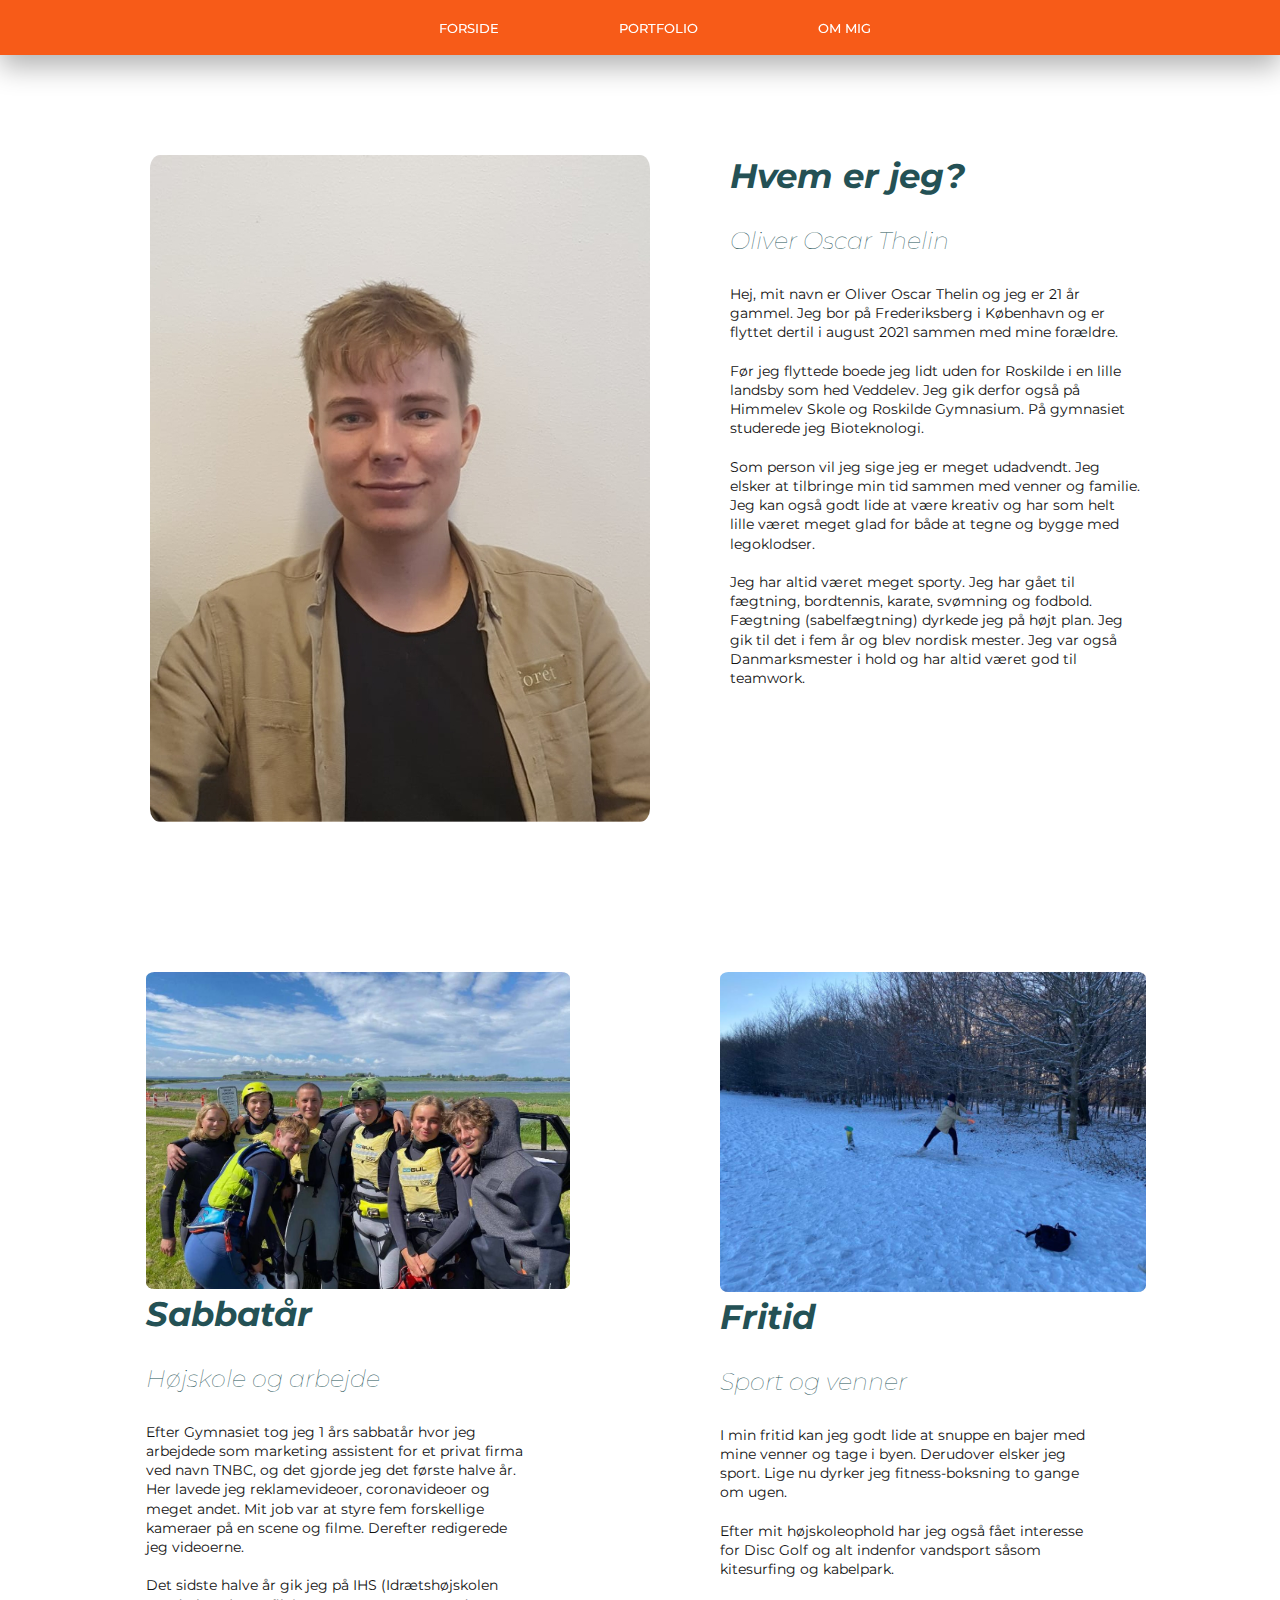
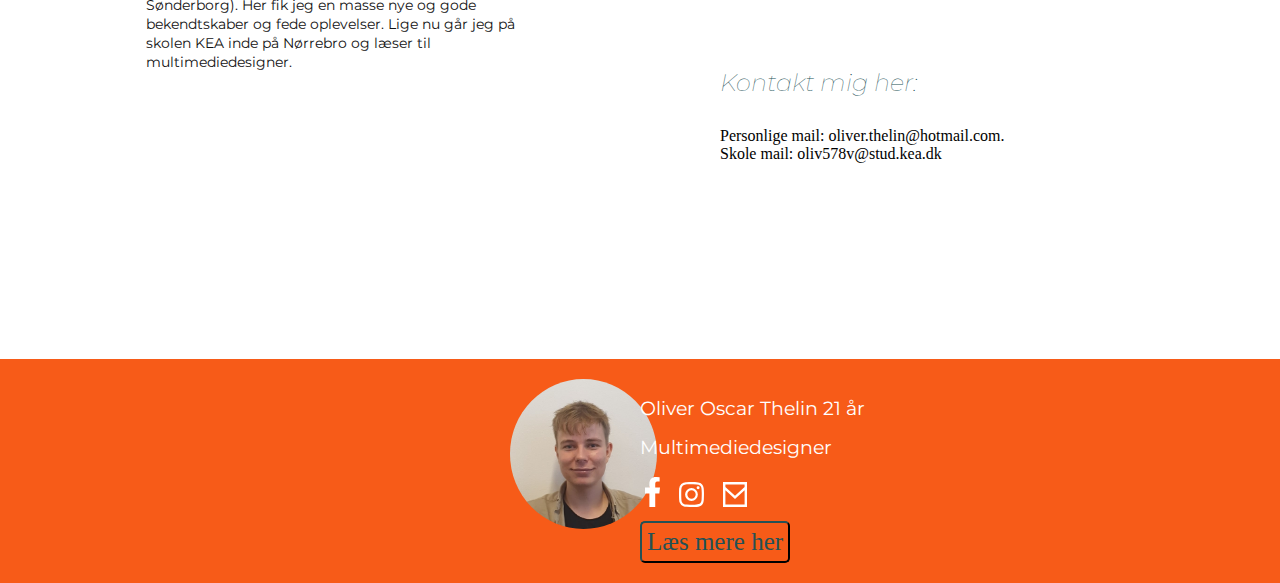
==== om_mig.html @ e2ac5806 "Portfolio" ====
<!DOCTYPE html>
<html lang="da">
  <head>
    <meta charset="UTF-8" />
    <meta http-equiv="X-UA-Compatible" content="IE=edge" />
    <meta name="viewport" content="width=device-width, initial-scale=1.0" />
    <meta name="robots" content="noindex" />
    <link rel="stylesheet" href="style.css" />
    <link rel="preconnect" href="https://fonts.googleapis.com" />
    <link rel="preconnect" href="https://fonts.gstatic.com" crossorigin />
    <link
      href="https://fonts.googleapis.com/css2?family=Montserrat:ital,wght@0,400;1,400;1,600&display=swap"
      rel="stylesheet"
    />
    <link rel="icon" type="image/svg+xml" href="logo/portfolio_logo.svg" />
    <link rel="icon" type="image/png" href="logo/portfolio_logo.png" />
    <title>Portfolio</title>
  </head>
  <body>
    <header>
      <div id="mySidepanel" class="sidepanel">
        <a href="javascript:void(0)" class="closebtn" onclick="closeNav()"
          ><img src="UI_elementer/luk_knap.svg" alt=""
        /></a>
        <a href="index.html">Forside</a>
        <a href="portfolio.html">Portfolio</a>
        <a href="om_mig.html">Om mig</a>
      </div>
      <button class="openbtn" onclick="openNav()">
        <img src="UI_elementer/menu_knap.svg" alt="menu_knap" />
      </button>

      <nav id="nav_desktop">
        <ul>
          <li><a href="index.html">Forside</a></li>
          <li><a href="portfolio.html">Portfolio</a></li>
          <li>
            <a href="om_mig.html">Om mig</a>
          </li>
        </ul>
      </nav>
    </header>

    <section class="mig">
      <div id="profil_billede">
        <img src="billeder/profilbillede.jpg" alt="profilbillede" />
      </div>
      <div id="migtxt">
        <h2>Hvem er jeg?</h2>
        <h3>Oliver Oscar Thelin</h3>
        <p>
          Hej, mit navn er Oliver Oscar Thelin og jeg er 21 år gammel. Jeg bor
          på Frederiksberg i København og er flyttet dertil i august 2021 sammen
          med mine forældre.
          <br />
          <br />
          Før jeg flyttede boede jeg lidt uden for Roskilde i en lille landsby
          som hed Veddelev. Jeg gik derfor også på Himmelev Skole og Roskilde
          Gymnasium. På gymnasiet studerede jeg Bioteknologi.
          <br />
          <br />
          Som person vil jeg sige jeg er meget udadvendt. Jeg elsker at
          tilbringe min tid sammen med venner og familie. Jeg kan også godt lide
          at være kreativ og har som helt lille været meget glad for både at
          tegne og bygge med legoklodser.
          <br />
          <br />
          Jeg har altid været meget sporty. Jeg har gået til fægtning,
          bordtennis, karate, svømning og fodbold. Fægtning (sabelfægtning)
          dyrkede jeg på højt plan. Jeg gik til det i fem år og blev nordisk
          mester. Jeg var også Danmarksmester i hold og har altid været god til
          teamwork.
        </p>
      </div>
    </section>
    <section class="komp">
      <div id="komptxt1">
        <div>
          <img src="billeder/hoejskole_billede2.jpg" alt="Hoejskole" />
        </div>
        <h2>Sabbatår</h2>
        <h3>Højskole og arbejde</h3>
        <p>
          Efter Gymnasiet tog jeg 1 års sabbatår hvor jeg arbejdede som
          marketing assistent for et privat firma ved navn TNBC, og det gjorde
          jeg det første halve år. Her lavede jeg reklamevideoer, coronavideoer
          og meget andet. Mit job var at styre fem forskellige kameraer på en
          scene og filme. Derefter redigerede jeg videoerne.
          <br />
          <br />
          Det sidste halve år gik jeg på IHS (Idrætshøjskolen Sønderborg). Her
          fik jeg en masse nye og gode bekendtskaber og fede oplevelser. Lige nu
          går jeg på skolen KEA inde på Nørrebro og læser til
          multimediedesigner.
        </p>
      </div>
      <div id="komptxt2">
        <div>
          <img src="billeder/discgolf.jpg" alt="Discgolf" />
        </div>
        <h2>Fritid</h2>
        <h3>Sport og venner</h3>
        <p>
          I min fritid kan jeg godt lide at snuppe en bajer med mine venner og
          tage i byen. Derudover elsker jeg sport. Lige nu dyrker jeg
          fitness-boksning to gange om ugen.
          <br />
          <br />
          Efter mit højskoleophold har jeg også fået interesse for Disc Golf og
          alt indenfor vandsport såsom kitesurfing og kabelpark.
          <br />
          <br />
          <br />
          <h3>Kontakt mig her:</h3>
          Personlige mail: oliver.thelin@hotmail.com.
          <br />
          Skole mail: oliv578v@stud.kea.dk
        </p>
      </div>
    </section>
    <footer class="footer">
      <div class="footer_billede">
        <img src="billeder/profilbillede2.jpg" alt="profil billede" />
      </div>
      <div class="footer_txt">
        <p>Oliver Oscar Thelin 21 år</p>
        <p>Multimediedesigner</p>
        <div class="footer_ikoner">
          <div class="img1">
            <a href="https://www.facebook.com/oliver.thelin.9/"
              ><img src="icon_billeder/FB_icon.svg" alt="FB"
            /></a>
          </div>
          <div class="img2">
            <a href="https://www.instagram.com/oliver.thelin1/"
              ><img src="icon_billeder/IG_icon.svg" alt="IG"
            /></a>
          </div>
          <div class="img3">
            <a href="mailto:oliv578v@stud.kea.dk"
              ><img src="icon_billeder/mail_icon.svg" alt="Mail"
            /></a>
          </div>
        </div>
        <button id="website3" onclick="window.location.href='om_mig.html';">
          Læs mere her
        </button>
      </div>
    </footer>
    <script src="index.js"></script>
  </body>
</html>
---- style.css ----
* {
  padding: 0;
  margin: 0;
  box-sizing: border-box;
}

#splashbillede_section {
  width: 100%;
  height: 100vh;
  background-image: url(billeder/Splash-eksamen.png);
  background-size: cover;
  background-repeat: no-repeat;
  background-position: 51% 50%;
}

/* Navigation */

.sidepanel {
  height: 300px;
  width: 0;
  position: fixed;
  z-index: 1;
  top: 0;
  left: 0;
  background-color: #245155;
  overflow-x: hidden;
  padding-top: 100px;
  transition: 0.6s;
}

.sidepanel a {
  padding: 8px 8px 8px 32px;
  text-decoration: none;
  color: #ffff;
  display: block;
  transition: 0.3s;
  font-family: "Montserrat", sans-serif;
  text-transform: uppercase;
  font-weight: 700;
  font-size: 1.2rem;
}

.sidepanel a:hover {
  color: #f75b18;
}

.sidepanel .closebtn {
  position: absolute;
  top: 0;
  margin-top: 30px;
}

.openbtn {
  cursor: pointer;
  place-self: right;
  padding: 10px 200px;
  border: none;
  background: transparent;
}

#nav_desktop {
  display: none;
}

header {
  background: #f75b18;
  display: grid;
  grid-template-columns: 1fr 1fr 1fr;
  position: sticky;
  top: 0;
}

#nav_desktop a {
  color: #ffff;
  font-family: "Montserrat", sans-serif;
  text-transform: uppercase;
  font-weight: 700;
  font-size: 0.6rem;
}

header ul {
  list-style: none;
  padding: 0;
}

#nav_desktop a:hover {
  color: #245155;
}

a {
  text-decoration: none;
  color: #ffff;
}

a:hover {
  color: #245155;
}

.web {
  display: grid;
  grid-template-columns: 1fr;
  gap: 50px;
  margin-left: 50px;
  margin: 60px;
}

#web1 {
  grid-row: 2;
  grid-column: 1;
}

.ux {
  display: grid;
  grid-template-columns: 1fr;
  gap: 50px;
  margin-left: 50px;
  margin: 60px;
}

#ux_billede {
  grid-column: 1;
}

#ux_billede img {
  width: 100%;
  height: 100%;
  object-fit: cover;
  border-radius: 2%;
}

.web img {
  width: 100%;
  height: 100%;
  object-fit: cover;
  border-radius: 2%;
}

section p {
  font-family: "Montserrat", sans-serif;
  font-size: 0.9rem;
  line-height: 1.2rem;
  margin-bottom: 50px;
  padding-right: 20px;
  margin-right: 20px;
  color: #121212;
}

section h2 {
  font-size: 2.1rem;
  font-style: italic;
  font-family: "Montserrat", sans-serif;
  margin-bottom: 30px;
  font-weight: 700;
  color: #245155;
}

section h3 {
  font-size: 1.5rem;
  font-style: italic;
  font-family: "Montserrat", sans-serif;
  margin-bottom: 30px;
  font-weight: 100;
  color: #245155;
}

#website1 {
  background-color: transparent;
  color: #f75b18;
  font-family: "Monserrat, sans-serif";
  font-weight: 500;
  font-size: 25px;
  border-color: #f75b18;
  border-radius: 5px;
  padding: 5px;
}
#website1:hover {
  background-color: #f75b18;
  color: #ffff;
  font-family: "Monserrat, sans-serif";
  font-weight: 500;
  font-size: 25px;
  border-color: #f75b18;
  border-radius: 5px;
  padding: 5px;
}

#website2 {
  background-color: transparent;
  color: #f75b18;
  font-family: "Monserrat, sans-serif";
  font-weight: 500;
  font-size: 25px;
  border-color: #f75b18;
  border-radius: 5px;
  padding: 5px;
  margin-left: 210px;
  margin-top: 24px;
}

#website2:hover {
  background-color: #f75b18;
  color: #ffff;
  font-family: "Monserrat, sans-serif";
  font-weight: 500;
  font-size: 25px;
  border-color: #f75b18;
  border-radius: 5px;
  padding: 5px;
  margin-left: 210px;
  margin-top: 24px;
}

#website3 {
  background-color: transparent;
  color: #245155;
  font-family: "Monserrat, sans-serif";
  font-weight: 500;
  font-size: 25px;
  border-color: #245155;
  border-radius: 5px;
  padding: 5px;
}

#website3:hover {
  background-color: #245155;
  color: #ffff;
  font-family: "Monserrat, sans-serif";
  font-weight: 500;
  font-size: 25px;
  border-color: #245155;
  border-radius: 5px;
  padding: 5px;
}

.animation_og_indhold {
  display: grid;
  grid-template-columns: 1fr;
  gap: 10px;
}

.animation_og_indhold #animationsbillede {
  grid-column: 1;
  grid-row: 3;
}
.animation_og_indhold #txt1 {
  grid-column: 1;
  grid-row: 2;
}

.animation_og_indhold #indholdsbillede {
  grid-column: 1;
  grid-row: 1;
}
.animation_og_indhold #txt2 {
  grid-column: 1;
  grid-row: 2;
}

.animation_og_indhold img {
  border-radius: 2%;
  width: 100%;
  object-fit: cover;
}

.animation_og_indhold {
  margin: 60px;
}

.portfolio_og_pilot {
  display: grid;
  grid-template-columns: 1fr;
  gap: 10px;
}

.portfolio_og_pilot #portfolio_billede {
  grid-column: 1;
  grid-row: 1;
}
.portfolio_og_pilot #txt1 {
  grid-column: 1;
  grid-row: 2;
}

.portfolio_og_pilot #pilot_billede {
  grid-column: 1;
  grid-row: 3;
}
.portfolio_og_pilot #txt2 {
  grid-column: 1;
  grid-row: 4;
}

.portfolio_og_pilot img {
  border-radius: 2%;
  width: 100%;
  object-fit: cover;
}

.portfolio_og_pilot {
  margin: 60px;
}

.mig {
  display: grid;
  grid-template-columns: 1fr;
  gap: 10px;
  margin: 30px;
}

#profil_billede img {
  border-radius: 2%;
  max-width: 100%;
}

.komp {
  margin: 30px;
}

#komptxt1 img {
  border-radius: 2%;
  max-width: 100%;
  max-height: auto;
}

#komptxt2 img {
  border-radius: 2%;
  max-width: 100%;
}

footer {
  display: grid;
  grid-template-columns: 1fr 1fr 1fr;
  grid-template-rows: 1fr;
  background-color: #f75b18;
  padding: 20px;
}

.footer_txt p {
  font-family: "Montserrat", sans-serif;
  font-size: 1.2rem;
  line-height: 1.2rem;
  color: #ffff;
  margin-bottom: 20px;
  margin-top: 20px;
}

.footer_txt {
  grid-column: 2;
  text-align: left;
}

.footer_billede img {
  max-width: 75%;
  border-radius: 100%;
}

.footer_billede {
  grid-column: 2;
  margin-left: 30px;
}
/* .footer_ikoner {
  display: grid;
  grid-template-columns: 1fr 1fr 1fr;
  grid-template-rows: 1fr;
  margin-bottom: 10px;
} */

.footer_ikoner {
  margin-top: 10px;
  margin-bottom: 10px;
}

.img1 {
  width: 10%;
  display: inline-block;
  margin-right: 10px;
}

.img2 {
  width: 10%;
  display: inline-block;
  margin-right: 15px;
}

.img3 {
  width: 10%;
  display: inline-block;
  margin-right: 10px;
}

@media (min-width: 600px) {
  #splashbillede_section {
    width: 100%;
    height: 100vh;
    background-image: url(billeder/Splash-eksamen.png);
    background-size: cover;
    background-repeat: no-repeat;
    background-position: 51% 50%;
  }

  /* Navigation */

  .openbtn {
    display: none;
  }

  #nav_desktop {
    display: flex;
    margin-left: 30px;
    place-content: end end;
  }

  #nav_desktop a {
    color: #ffff;
    font-family: "Montserrat", sans-serif;
    text-transform: uppercase;
    font-weight: 500;
    font-size: 0.8rem;
  }

  header {
    display: flex;
    justify-content: space-evenly;
    align-items: baseline;
    border-radius: 0px;
    background-color: #f75b18;
    padding: 0.5rem;
    top: 0;
    box-shadow: 0 12px 28px 0 rgba(0, 0, 0, 0.3);
    overflow-x: auto;
    font-family: "Montserrat", sans-serif;
    position: sticky;
  }

  header nav ul {
    display: flex;
    justify-content: space-evenly;
    list-style: none;
    margin: 10px;
    padding-bottom: 0rem;
  }

  header nav ul {
    gap: 120px;
  }

  .ux {
    display: grid;
    grid-template-columns: 1fr 1fr;
    gap: 50px;
    margin-left: 50px;
    margin: 60px;
  }
  #ux_billede {
    grid-column: 2;
  }

  #ux1 {
    grid-column: 1;
    grid-row: 1;
  }

  #ux_billede img {
    width: 100%;
    height: 80%;
    object-fit: cover;
    border-radius: 2%;
  }

  .web {
    display: grid;
    grid-template-columns: 1fr 1fr;
    gap: 60px;
    margin-right: 50px;
    margin: 60px;
  }

  .web img {
    width: 100%;
    height: 60%;
    object-fit: cover;
    border-radius: 2%;
  }

  #web1 {
    grid-column: 2;
    grid-row: 1;
  }

  #web_billede1 {
    grid-column: 1;
    grid-row: 1;
  }

  .animation_og_indhold {
    display: grid;
    grid-template-columns: 1fr 1fr;
    gap: 10px;
  }

  .animation_og_indhold #animationsbillede {
    grid-column: 1;
    grid-row: 1;
  }
  .animation_og_indhold #txt1 {
    grid-column: 1;
    grid-row: 2;
  }

  .animation_og_indhold #indholdsbillede {
    grid-column: 2;
    grid-row: 1;
  }
  .animation_og_indhold #txt2 {
    grid-column: 2;
    grid-row: 2;
  }

  .animation_og_indhold img {
    border-radius: 2%;
    width: 100%;
    object-fit: cover;
  }

  .animation_og_indhold {
    margin: 60px;
  }

  .portfolio_og_pilot {
    display: grid;
    grid-template-columns: 1fr 1fr;
    gap: 10px;
  }

  .portfolio_og_pilot #portfolio_billede {
    grid-column: 1;
    grid-row: 1;
  }
  .portfolio_og_pilot #txt1 {
    grid-column: 1;
    grid-row: 2;
  }

  .portfolio_og_pilot #pilot_billede {
    grid-column: 2;
    grid-row: 1;
  }
  .portfolio_og_pilot #txt2 {
    grid-column: 2;
    grid-row: 2;
  }

  .portfolio_og_pilot img {
    border-radius: 2%;
    width: 100%;
    object-fit: cover;
  }

  .portfolio_og_pilot {
    margin: 60px;
  }

  .mig {
    display: grid;
    grid-template-columns: 1fr 1fr;
    gap: 10px;
    margin: 60px;
  }

  #profil_billede img {
    border-radius: 2%;
  }

  #migtxt {
    grid-column: 2;
    grid-row: 1;
    margin-left: 60px;
  }

  .komp {
    display: grid;
    grid-column: 1fr 1fr;
    margin: 60px;
  }

  #komptxt1 {
    grid-column: 1;
  }

  #komptxt2 {
    grid-column: 2;
    margin-left: 60px;
  }

  #komptxt2 img {
    border-radius: 2%;
    max-width: 100%;
  }

  #komptxt1 img {
    border-radius: 2%;
    max-width: 100%;
    max-height: auto;
  }

  footer {
    display: grid;
    grid-template-columns: 1fr 1fr;
    grid-template-rows: 1fr;
    background-color: #f75b18;
    padding: 20px;
  }

  .footer_txt p {
    font-family: "Montserrat", sans-serif;
    font-size: 1.2rem;
    line-height: 1.2rem;
    color: #ffff;
    margin-bottom: 20px;
    margin-top: 20px;
  }

  .footer_txt {
    grid-column: 2;
    text-align: left;
  }

  .footer_billede img {
    max-width: 30%;
    border-radius: 100%;
    margin-left: 270px;
  }

  .footer_billede {
    grid-column: 1;
  }

  .footer_ikoner {
    margin-top: 10px;
    margin-bottom: 10px;
  }

  .img1 {
    width: 4%;
    display: inline-block;
    margin-right: 10px;
  }

  .img2 {
    width: 4%;
    display: inline-block;
    margin-right: 15px;
  }

  .img3 {
    width: 4%;
    display: inline-block;
    margin-right: 10px;
  }
}

@media (min-width: 1000px) {
  #splashbillede_section {
    width: 100%;
    height: 100vh;
    background-image: url(billeder/Splash-eksamen.png);
    background-size: cover;
    background-repeat: no-repeat;
    background-position: 51% 50%;
  }

  header {
    display: flex;
    justify-content: space-evenly;
    align-items: baseline;
    border-radius: 0px;
    background-color: #f75b18;
    padding: 0.5rem;
    top: 0;
    box-shadow: 0 12px 28px 0 rgba(0, 0, 0, 0.3);
    overflow-x: auto;
    font-family: "Montserrat", sans-serif;
    position: sticky;
  }

  header nav ul {
    display: flex;
    justify-content: space-evenly;
    list-style: none;
    margin: 10px;
    padding-bottom: 0rem;
  }

  header nav ul {
    gap: 120px;
  }

  .ux {
    display: grid;
    grid-template-columns: 1fr 1fr;
    gap: 50px;
    margin-left: 50px;
    margin: 60px;
  }
  #ux_billede {
    grid-column: 2;
  }

  #ux1 {
    grid-column: 1;
    grid-row: 1;
  }

  #ux_billede img {
    width: 100%;
    height: 100%;
    object-fit: cover;
    border-radius: 2%;
  }

  .web {
    display: grid;
    grid-template-columns: 1fr 1fr;
    gap: 50px;
    margin-right: 50px;
    margin: 60px;
  }

  .web img {
    width: 100%;
    height: 100%;
    object-fit: cover;
    border-radius: 2%;
  }

  #web1 {
    grid-column: 2;
    grid-row: 1;
  }

  #web_billede1 {
    grid-column: 1;
    grid-row: 1;
  }

  .animation_og_indhold {
    display: grid;
    grid-template-columns: 1fr 1fr;
    gap: 50px;
  }

  .animation_og_indhold #animationsbillede {
    grid-column: 1;
    grid-row: 1;
  }
  .animation_og_indhold #txt1 {
    grid-column: 1;
    grid-row: 2;
  }

  .animation_og_indhold #indholdsbillede {
    grid-column: 2;
    grid-row: 1;
  }
  .animation_og_indhold #txt2 {
    grid-column: 2;
    grid-row: 2;
  }

  .animation_og_indhold img {
    border-radius: 2%;
    width: 100%;
    object-fit: cover;
  }

  .animation_og_indhold {
    margin: 60px;
  }

  .portfolio_og_pilot {
    display: grid;
    grid-template-columns: 1fr 1fr;
    gap: 50px;
  }

  .portfolio_og_pilot #portfolio_billede {
    grid-column: 1;
    grid-row: 1;
  }
  .portfolio_og_pilot #txt1 {
    grid-column: 1;
    grid-row: 2;
  }

  .portfolio_og_pilot #pilot_billede {
    grid-column: 2;
    grid-row: 1;
  }
  .portfolio_og_pilot #txt2 {
    grid-column: 2;
    grid-row: 2;
  }

  .portfolio_og_pilot img {
    border-radius: 2%;
    width: 100%;
    object-fit: cover;
  }

  .portfolio_og_pilot {
    margin: 60px;
  }

  .mig {
    display: grid;
    grid-template-columns: 1fr 1fr;
    grid-template-rows: 1fr;
    gap: 10px;
    margin: 100px;
    margin-left: 150px;
  }

  #profil_billede img {
    border-radius: 2%;
  }

  .komp {
    margin: 146px;
  }

  #komptxt2 {
    margin-left: 150px;
  }

  #komptxt2 img {
    border-radius: 2%;
    max-width: 103%;
  }

  footer {
    display: grid;
    grid-template-columns: 1fr 1fr;
    grid-template-rows: 1fr;
    background-color: #f75b18;
    padding: 20px;
  }

  .footer_txt p {
    font-family: "Montserrat", sans-serif;
    font-size: 1.2rem;
    line-height: 1.2rem;
    color: #ffff;
    margin-bottom: 20px;
    margin-top: 20px;
  }

  .footer_txt {
    grid-column: 2;
    text-align: left;
  }

  .footer_billede img {
    max-width: 25%;
    border-radius: 100%;
    margin-left: 460px;
  }

  .footer_billede {
    grid-column: 1;
  }

  .footer_ikoner {
    margin-top: 10px;
    margin-bottom: 10px;
  }

  .img1 {
    width: 4%;
    display: inline-block;
    margin-right: 10px;
  }

  .img2 {
    width: 4%;
    display: inline-block;
    margin-right: 15px;
  }

  .img3 {
    width: 4%;
    display: inline-block;
    margin-right: 10px;
  }
}
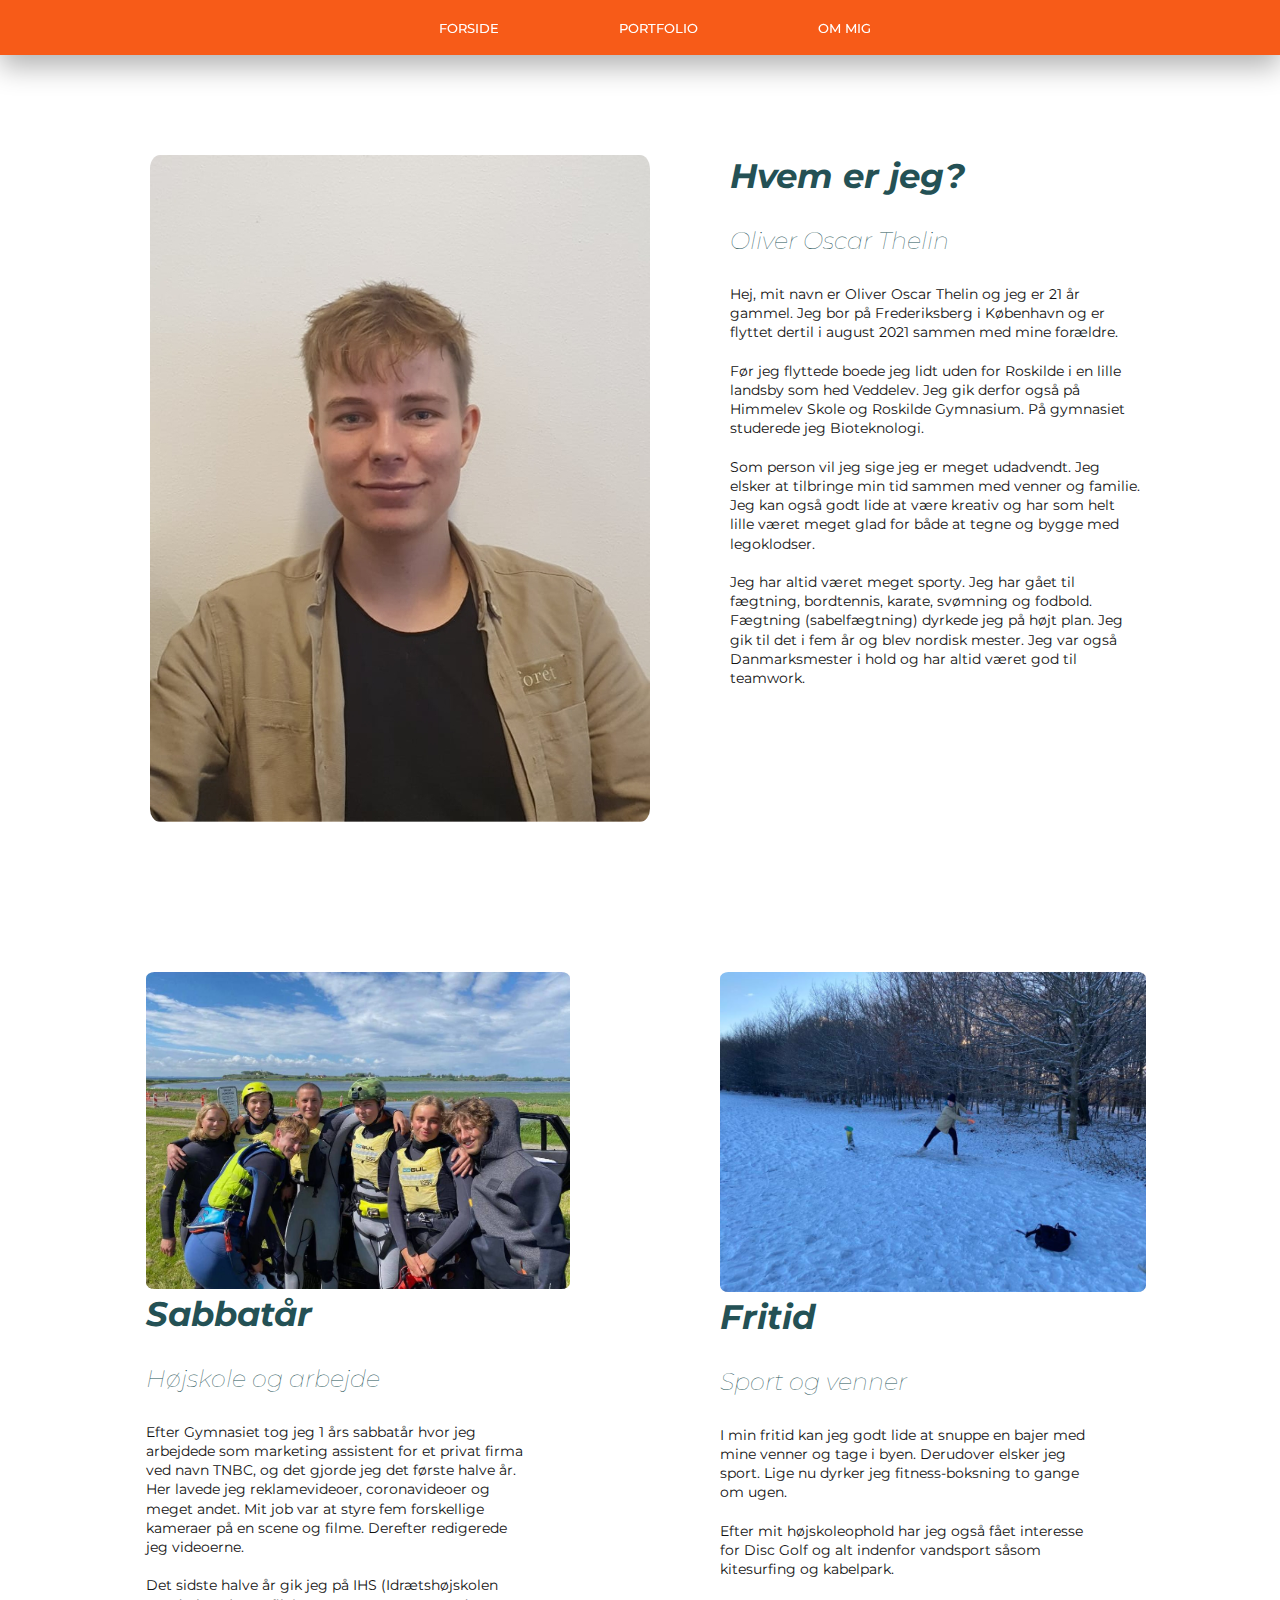
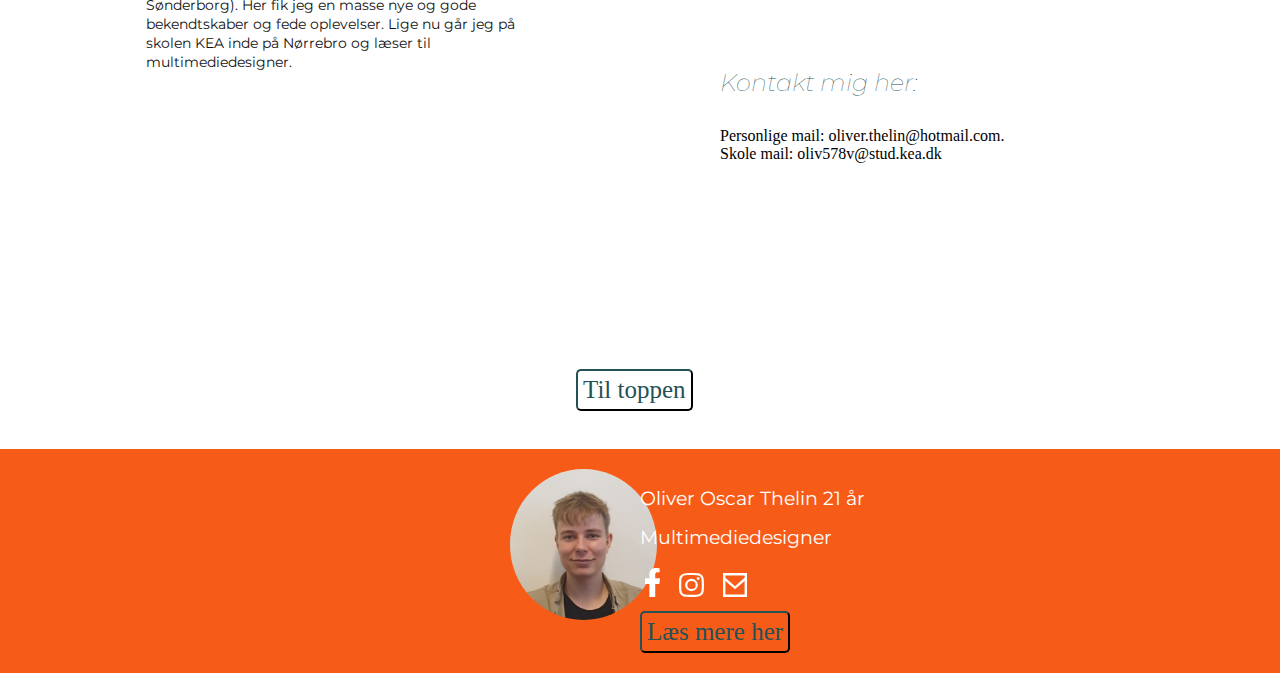
==== commit fec15150: "til toppen knapper" ====
--- a/om_mig.html
+++ b/om_mig.html
@@ -24,7 +24,7 @@
         /></a>
         <a href="index.html">Forside</a>
         <a href="portfolio.html">Portfolio</a>
-        <a href="om_mig.html">Om mig</a>
+        <a href="om_mig.html">CV</a>
       </div>
       <button class="openbtn" onclick="openNav()">
         <img src="UI_elementer/menu_knap.svg" alt="menu_knap" />
@@ -118,6 +118,12 @@
         </p>
       </div>
     </section>
+    <button
+      id="website12"
+      onclick="window.location.href='om_mig.html';"
+    >
+      Til toppen
+    </button>
     <footer class="footer">
       <div class="footer_billede">
         <img src="billeder/profilbillede2.jpg" alt="profil billede" />
--- a/style.css
+++ b/style.css
@@ -3,6 +3,9 @@
   margin: 0;
   box-sizing: border-box;
 }
+
+/* Mobile first: */
+/* Splashbillede på forsiden */
 
 #splashbillede_section {
   width: 100%;
@@ -33,7 +36,7 @@
   text-decoration: none;
   color: #ffff;
   display: block;
-  transition: 0.3s;
+  transition: 0.2s;
   font-family: "Montserrat", sans-serif;
   text-transform: uppercase;
   font-weight: 700;
@@ -52,7 +55,6 @@
 
 .openbtn {
   cursor: pointer;
-  place-self: right;
   padding: 10px 200px;
   border: none;
   background: transparent;
@@ -96,6 +98,9 @@
   color: #245155;
 }
 
+/* Navigation slut */
+
+/* Grundlæggende web */
 .web {
   display: grid;
   grid-template-columns: 1fr;
@@ -109,6 +114,10 @@
   grid-column: 1;
 }
 
+/* Grundlæggende web slut */
+
+/* UX: */
+
 .ux {
   display: grid;
   grid-template-columns: 1fr;
@@ -128,6 +137,8 @@
   border-radius: 2%;
 }
 
+/* UX slut */
+
 .web img {
   width: 100%;
   height: 100%;
@@ -135,6 +146,7 @@
   border-radius: 2%;
 }
 
+/* Overskrifter, h1,h2 og brødtekst: */
 section p {
   font-family: "Montserrat", sans-serif;
   font-size: 0.9rem;
@@ -162,7 +174,9 @@
   font-weight: 100;
   color: #245155;
 }
-
+/*Overskrifter slut*/
+
+/* Knapper */
 #website1 {
   background-color: transparent;
   color: #f75b18;
@@ -172,6 +186,7 @@
   border-color: #f75b18;
   border-radius: 5px;
   padding: 5px;
+  margin-top: 10px;
 }
 #website1:hover {
   background-color: #f75b18;
@@ -184,6 +199,72 @@
   padding: 5px;
 }
 
+#website4 {
+  background-color: transparent;
+  color: #f75b18;
+  font-family: "Monserrat, sans-serif";
+  font-weight: 500;
+  font-size: 25px;
+  border-color: #f75b18;
+  border-radius: 5px;
+  padding: 5px;
+  margin-top: 10px;
+}
+#website4:hover {
+  background-color: #f75b18;
+  color: #ffff;
+  font-family: "Monserrat, sans-serif";
+  font-weight: 500;
+  font-size: 25px;
+  border-color: #f75b18;
+  border-radius: 5px;
+  padding: 5px;
+}
+
+#website5 {
+  background-color: transparent;
+  color: #f75b18;
+  font-family: "Monserrat, sans-serif";
+  font-weight: 500;
+  font-size: 25px;
+  border-color: #f75b18;
+  border-radius: 5px;
+  padding: 5px;
+  margin-top: 10px;
+}
+#website5:hover {
+  background-color: #f75b18;
+  color: #ffff;
+  font-family: "Monserrat, sans-serif";
+  font-weight: 500;
+  font-size: 25px;
+  border-color: #f75b18;
+  border-radius: 5px;
+  padding: 5px;
+}
+
+#website6 {
+  background-color: transparent;
+  color: #f75b18;
+  font-family: "Monserrat, sans-serif";
+  font-weight: 500;
+  font-size: 25px;
+  border-color: #f75b18;
+  border-radius: 5px;
+  padding: 5px;
+  margin-top: 10px;
+}
+#website6:hover {
+  background-color: #f75b18;
+  color: #ffff;
+  font-family: "Monserrat, sans-serif";
+  font-weight: 500;
+  font-size: 25px;
+  border-color: #f75b18;
+  border-radius: 5px;
+  padding: 5px;
+}
+
 #website2 {
   background-color: transparent;
   color: #f75b18;
@@ -193,8 +274,7 @@
   border-color: #f75b18;
   border-radius: 5px;
   padding: 5px;
-  margin-left: 210px;
-  margin-top: 24px;
+  margin-bottom: 50px;
 }
 
 #website2:hover {
@@ -206,8 +286,155 @@
   border-color: #f75b18;
   border-radius: 5px;
   padding: 5px;
-  margin-left: 210px;
-  margin-top: 24px;
+  margin-bottom: 50px;
+}
+
+#website7 {
+  background-color: transparent;
+  color: #f75b18;
+  font-family: "Monserrat, sans-serif";
+  font-weight: 500;
+  font-size: 25px;
+  border-color: #f75b18;
+  border-radius: 5px;
+  padding: 5px;
+  margin-bottom: 50px;
+}
+
+#website7:hover {
+  background-color: #f75b18;
+  color: #ffff;
+  font-family: "Monserrat, sans-serif";
+  font-weight: 500;
+  font-size: 25px;
+  border-color: #f75b18;
+  border-radius: 5px;
+  padding: 5px;
+  margin-bottom: 50px;
+}
+
+#website8 {
+  background-color: transparent;
+  color: #f75b18;
+  font-family: "Monserrat, sans-serif";
+  font-weight: 500;
+  font-size: 25px;
+  border-color: #f75b18;
+  border-radius: 5px;
+  padding: 5px;
+  margin-bottom: 50px;
+}
+
+#website8:hover {
+  background-color: #f75b18;
+  color: #ffff;
+  font-family: "Monserrat, sans-serif";
+  font-weight: 500;
+  font-size: 25px;
+  border-color: #f75b18;
+  border-radius: 5px;
+  padding: 5px;
+  margin-bottom: 50px;
+}
+
+#website9 {
+  background-color: transparent;
+  color: #f75b18;
+  font-family: "Monserrat, sans-serif";
+  font-weight: 500;
+  font-size: 25px;
+  border-color: #f75b18;
+  border-radius: 5px;
+  padding: 5px;
+  margin-top: 10px;
+}
+#website9:hover {
+  background-color: #f75b18;
+  color: #ffff;
+  font-family: "Monserrat, sans-serif";
+  font-weight: 500;
+  font-size: 25px;
+  border-color: #f75b18;
+  border-radius: 5px;
+  padding: 5px;
+}
+
+#website10 {
+  background-color: transparent;
+  color: #245155;
+  font-family: "Monserrat, sans-serif";
+  font-weight: 500;
+  font-size: 25px;
+  border-color: #245155;
+  border-radius: 5px;
+  padding: 5px;
+  margin-left: 36%;
+  margin-bottom: 3%;
+  margin-top: 10px;
+}
+#website10:hover {
+  background-color: #245155;
+  color: #ffff;
+  font-family: "Monserrat, sans-serif";
+  font-weight: 500;
+  font-size: 25px;
+  border-color: #245155;
+  border-radius: 5px;
+  margin-left: 36%;
+  margin-bottom: 3%;
+  padding: 5px;
+}
+
+#website11 {
+  background-color: transparent;
+  color: #245155;
+  font-family: "Monserrat, sans-serif";
+  font-weight: 500;
+  font-size: 25px;
+  border-color: #245155;
+  border-radius: 5px;
+  padding: 5px;
+  margin-left: 36%;
+  margin-bottom: 3%;
+  margin-top: 10px;
+}
+#website11:hover {
+  background-color: #245155;
+  color: #ffff;
+  font-family: "Monserrat, sans-serif";
+  font-weight: 500;
+  font-size: 25px;
+  border-color: #245155;
+  border-radius: 5px;
+  margin-left: 36%;
+  margin-bottom: 3%;
+  padding: 5px;
+}
+
+#website12 {
+  background-color: transparent;
+  color: #245155;
+  font-family: "Monserrat, sans-serif";
+  font-weight: 500;
+  font-size: 25px;
+  border-color: #245155;
+  border-radius: 5px;
+  padding: 5px;
+  margin-left: 36%;
+  margin-bottom: 3%;
+  margin-top: 10px;
+}
+#website12:hover {
+  background-color: #245155;
+  color: #ffff;
+  font-family: "Monserrat, sans-serif";
+  font-weight: 500;
+  font-size: 25px;
+  border-color: #245155;
+  border-radius: 5px;
+  margin-left: 36%;
+  margin-bottom: 3%;
+  padding: 5px;
 }
 
 #website3 {
@@ -232,10 +459,13 @@
   padding: 5px;
 }
 
+/* Knapper slut*/
+
+/* Animation og indhold's sektion*/
 .animation_og_indhold {
   display: grid;
   grid-template-columns: 1fr;
-  gap: 10px;
+  gap: 50px;
 }
 
 .animation_og_indhold #animationsbillede {
@@ -266,10 +496,13 @@
   margin: 60px;
 }
 
+/* Animation og Indhold slut */
+
+/* Portfolio og Pilot projekt  */
 .portfolio_og_pilot {
   display: grid;
   grid-template-columns: 1fr;
-  gap: 10px;
+  gap: 50px;
 }
 
 .portfolio_og_pilot #portfolio_billede {
@@ -285,7 +518,7 @@
   grid-column: 1;
   grid-row: 3;
 }
-.portfolio_og_pilot #txt2 {
+.portfolio_og_pilot #txt3 {
   grid-column: 1;
   grid-row: 4;
 }
@@ -300,6 +533,9 @@
   margin: 60px;
 }
 
+/* Portfolio og Pilot projekt slut*/
+
+/* Om mig sektionen */
 .mig {
   display: grid;
   grid-template-columns: 1fr;
@@ -319,7 +555,6 @@
 #komptxt1 img {
   border-radius: 2%;
   max-width: 100%;
-  max-height: auto;
 }
 
 #komptxt2 img {
@@ -327,6 +562,65 @@
   max-width: 100%;
 }
 
+/* Om mig sektion slut*/
+
+/* Portfolio process start*/
+
+.moodboard {
+  display: grid;
+  grid-template-columns: 1fr;
+  margin: 30px;
+}
+
+.moodboard img {
+  max-width: 100%;
+  border-radius: 2%;
+  margin-bottom: 15px;
+}
+
+.styletile {
+  display: grid;
+  grid-template-columns: 1fr;
+  margin: 30px;
+}
+
+.styletile img {
+  max-width: 100%;
+  border-radius: 2%;
+  margin-bottom: 15px;
+}
+
+.logo_og_wireframe {
+  display: grid;
+  grid-template-columns: 1fr;
+  margin: 30px;
+}
+
+.logo_og_wireframe img {
+  max-width: 100%;
+  border-radius: 2%;
+  margin-bottom: 15px;
+}
+
+.kode {
+  display: grid;
+  grid-template-columns: 1fr;
+  margin: 30px;
+}
+
+.kode img {
+  max-width: 100%;
+  border-radius: 2%;
+  margin-bottom: 15px;
+}
+
+.overskrift h2 {
+  text-align: center;
+  margin-top: 20px;
+}
+/* Portfolio process slut*/
+
+/* Footer start*/
 footer {
   display: grid;
   grid-template-columns: 1fr 1fr 1fr;
@@ -358,12 +652,6 @@
   grid-column: 2;
   margin-left: 30px;
 }
-/* .footer_ikoner {
-  display: grid;
-  grid-template-columns: 1fr 1fr 1fr;
-  grid-template-rows: 1fr;
-  margin-bottom: 10px;
-} */
 
 .footer_ikoner {
   margin-top: 10px;
@@ -388,6 +676,9 @@
   margin-right: 10px;
 }
 
+/* Footer slut*/
+
+/* ipad version */
 @media (min-width: 600px) {
   #splashbillede_section {
     width: 100%;
@@ -397,6 +688,85 @@
     background-repeat: no-repeat;
     background-position: 51% 50%;
   }
+  /* til toppen knapper web*/
+  #website10 {
+    background-color: transparent;
+    color: #245155;
+    font-family: "Monserrat, sans-serif";
+    font-weight: 500;
+    font-size: 25px;
+    border-color: #245155;
+    border-radius: 5px;
+    padding: 5px;
+    margin-left: 45%;
+    margin-bottom: 3%;
+    margin-top: 10px;
+  }
+  #website10:hover {
+    background-color: #245155;
+    color: #ffff;
+    font-family: "Monserrat, sans-serif";
+    font-weight: 500;
+    font-size: 25px;
+    border-color: #245155;
+    border-radius: 5px;
+    margin-left: 45%;
+    margin-bottom: 3%;
+    padding: 5px;
+  }
+  #website11 {
+    background-color: transparent;
+    color: #245155;
+    font-family: "Monserrat, sans-serif";
+    font-weight: 500;
+    font-size: 25px;
+    border-color: #245155;
+    border-radius: 5px;
+    padding: 5px;
+    margin-left: 45%;
+    margin-bottom: 3%;
+    margin-top: 10px;
+  }
+  #website11:hover {
+    background-color: #245155;
+    color: #ffff;
+    font-family: "Monserrat, sans-serif";
+    font-weight: 500;
+    font-size: 25px;
+    border-color: #245155;
+    border-radius: 5px;
+    margin-left: 45%;
+    margin-bottom: 3%;
+    padding: 5px;
+  }
+
+  #website12 {
+    background-color: transparent;
+    color: #245155;
+    font-family: "Monserrat, sans-serif";
+    font-weight: 500;
+    font-size: 25px;
+    border-color: #245155;
+    border-radius: 5px;
+    padding: 5px;
+    margin-left: 45%;
+    margin-bottom: 3%;
+    margin-top: 10px;
+  }
+  #website12:hover {
+    background-color: #245155;
+    color: #ffff;
+    font-family: "Monserrat, sans-serif";
+    font-weight: 500;
+    font-size: 25px;
+    border-color: #245155;
+    border-radius: 5px;
+    margin-left: 45%;
+    margin-bottom: 3%;
+    padding: 5px;
+  }
+
+  /* til toppen knapper web slut*/
 
   /* Navigation */
 
@@ -444,6 +814,9 @@
     gap: 120px;
   }
 
+  /* Navigation slut*/
+
+  /* UX grid */
   .ux {
     display: grid;
     grid-template-columns: 1fr 1fr;
@@ -467,6 +840,9 @@
     border-radius: 2%;
   }
 
+  /* UX slut*/
+
+  /*web grid*/
   .web {
     display: grid;
     grid-template-columns: 1fr 1fr;
@@ -492,10 +868,13 @@
     grid-row: 1;
   }
 
+  /* Web slut*/
+
+  /* Animation og indhold grid*/
   .animation_og_indhold {
     display: grid;
     grid-template-columns: 1fr 1fr;
-    gap: 10px;
+    gap: 50px;
   }
 
   .animation_og_indhold #animationsbillede {
@@ -526,10 +905,13 @@
     margin: 60px;
   }
 
+  /* Animation og indhold slut*/
+
+  /*Portfolio og pilot projekt start*/
   .portfolio_og_pilot {
     display: grid;
     grid-template-columns: 1fr 1fr;
-    gap: 10px;
+    gap: 50px;
   }
 
   .portfolio_og_pilot #portfolio_billede {
@@ -545,7 +927,7 @@
     grid-column: 2;
     grid-row: 1;
   }
-  .portfolio_og_pilot #txt2 {
+  .portfolio_og_pilot #txt3 {
     grid-column: 2;
     grid-row: 2;
   }
@@ -560,6 +942,10 @@
     margin: 60px;
   }
 
+  /* Portfolio og pilot projekt slut*/
+
+  /* Om mig start*/
+
   .mig {
     display: grid;
     grid-template-columns: 1fr 1fr;
@@ -579,7 +965,6 @@
 
   .komp {
     display: grid;
-    grid-column: 1fr 1fr;
     margin: 60px;
   }
 
@@ -600,9 +985,111 @@
   #komptxt1 img {
     border-radius: 2%;
     max-width: 100%;
-    max-height: auto;
-  }
-
+  }
+
+  /* Om mig slut*/
+
+  /* Portfolio process start*/
+
+  .moodboard {
+    display: grid;
+    grid-template-columns: 1fr 1fr;
+    gap: 50px;
+    margin-right: 50px;
+    margin: 60px;
+  }
+
+  .moodboard img {
+    width: 100%;
+    height: 100%;
+    object-fit: cover;
+    border-radius: 2%;
+  }
+
+  #moodboard_billede {
+    grid-column: 1;
+  }
+
+  .styletile {
+    display: grid;
+    grid-template-columns: 1fr 1fr;
+    margin: 60px;
+    gap: 50px;
+  }
+
+  .styletile img {
+    max-width: 100%;
+    border-radius: 2%;
+    margin-bottom: 15px;
+  }
+
+  #styletile_billede {
+    grid-column: 2;
+  }
+
+  #styletile_txt {
+    grid-column: 1;
+    grid-row: 1;
+  }
+
+  .logo_og_wireframe {
+    display: grid;
+    grid-template-columns: 1fr 1fr 1fr;
+    grid-template-rows: 1fr;
+    margin: 60px;
+    gap: 50px;
+  }
+
+  #logo_billede {
+    grid-column: 1;
+    grid-row: 1;
+  }
+
+  #wireframe_mobil {
+    grid-column: 2;
+    grid-row: 1;
+  }
+
+  #wireframe_web {
+    grid-column: 3;
+    grid-row: 1;
+  }
+
+  #logo_txt {
+    grid-column: 1;
+    grid-row: 2;
+  }
+
+  #mobil_txt {
+    grid-column: 2;
+    grid-row: 2;
+  }
+
+  .logo_og_wireframe img {
+    max-width: 100%;
+    border-radius: 2%;
+  }
+
+  .kode {
+    display: grid;
+    grid-template-columns: 1fr 1fr;
+    margin: 60px;
+    gap: 50px;
+  }
+
+  .kode img {
+    max-width: 100%;
+    border-radius: 2%;
+    margin-bottom: 15px;
+  }
+
+  #layout_billede img {
+    max-width: 75%;
+  }
+
+  /* Portfolio process slut*/
+
+  /* Footer start*/
   footer {
     display: grid;
     grid-template-columns: 1fr 1fr;
@@ -657,8 +1144,10 @@
     display: inline-block;
     margin-right: 10px;
   }
-}
-
+  /* footer slut*/
+}
+
+/* Web version*/
 @media (min-width: 1000px) {
   #splashbillede_section {
     width: 100%;
@@ -669,6 +1158,7 @@
     background-position: 51% 50%;
   }
 
+  /*Navigation start*/
   header {
     display: flex;
     justify-content: space-evenly;
@@ -695,6 +1185,9 @@
     gap: 120px;
   }
 
+  /*Navigation slut*/
+
+  /* UX start */
   .ux {
     display: grid;
     grid-template-columns: 1fr 1fr;
@@ -718,6 +1211,9 @@
     border-radius: 2%;
   }
 
+  /* UX slut */
+
+  /* Web start */
   .web {
     display: grid;
     grid-template-columns: 1fr 1fr;
@@ -743,6 +1239,10 @@
     grid-row: 1;
   }
 
+  /* Web slut */
+
+  /* Animation og indhold start */
+
   .animation_og_indhold {
     display: grid;
     grid-template-columns: 1fr 1fr;
@@ -776,7 +1276,9 @@
   .animation_og_indhold {
     margin: 60px;
   }
-
+  /* Animation og indhold slut */
+
+  /* Portfolio og pilot projekt start */
   .portfolio_og_pilot {
     display: grid;
     grid-template-columns: 1fr 1fr;
@@ -796,7 +1298,7 @@
     grid-column: 2;
     grid-row: 1;
   }
-  .portfolio_og_pilot #txt2 {
+  .portfolio_og_pilot #txt3 {
     grid-column: 2;
     grid-row: 2;
   }
@@ -811,6 +1313,9 @@
     margin: 60px;
   }
 
+  /* Portfolio og pilot projekt slut */
+
+  /* Om mig start */
   .mig {
     display: grid;
     grid-template-columns: 1fr 1fr;
@@ -836,7 +1341,110 @@
     border-radius: 2%;
     max-width: 103%;
   }
-
+  /* Om mig slut */
+
+  /* Portfolio process start*/
+
+  .moodboard {
+    display: grid;
+    grid-template-columns: 1fr 1fr;
+    gap: 50px;
+    margin-right: 50px;
+    margin: 60px;
+  }
+
+  .moodboard img {
+    width: 100%;
+    height: 100%;
+    object-fit: cover;
+    border-radius: 2%;
+  }
+
+  #moodboard_billede {
+    grid-column: 1;
+  }
+
+  .styletile {
+    display: grid;
+    grid-template-columns: 1fr 1fr;
+    margin: 60px;
+    gap: 50px;
+  }
+
+  .styletile img {
+    max-width: 100%;
+    border-radius: 2%;
+    margin-bottom: 15px;
+  }
+
+  #styletile_billede {
+    grid-column: 2;
+  }
+
+  #styletile_txt {
+    grid-column: 1;
+    grid-row: 1;
+  }
+
+  .logo_og_wireframe {
+    display: grid;
+    grid-template-columns: 1fr 1fr 1fr;
+    grid-template-rows: 1fr 1fr;
+    margin: 60px;
+    gap: 50px;
+  }
+
+  #logo_billede {
+    grid-column: 1;
+    grid-row: 1;
+  }
+
+  #wireframe_mobil {
+    grid-column: 2;
+    grid-row: 1;
+  }
+
+  #wireframe_web {
+    grid-column: 3;
+    grid-row: 1;
+  }
+
+  #logo_txt {
+    grid-column: 1;
+    grid-row: 2;
+  }
+
+  #mobil_txt {
+    grid-column: 2;
+    grid-row: 2;
+  }
+
+  .logo_og_wireframe img {
+    max-width: 100%;
+    border-radius: 2%;
+    margin-bottom: 15px;
+  }
+
+  .kode {
+    display: grid;
+    grid-template-columns: 1fr 1fr;
+    margin: 60px;
+    gap: 50px;
+  }
+
+  .kode img {
+    max-width: 100%;
+    border-radius: 2%;
+    margin-bottom: 15px;
+  }
+
+  #layout_billede img {
+    max-width: 50%;
+  }
+
+  /* Portfolio process slut*/
+
+  /* Footer start */
   footer {
     display: grid;
     grid-template-columns: 1fr 1fr;
@@ -891,4 +1499,5 @@
     display: inline-block;
     margin-right: 10px;
   }
-}
+  /* Footer slut */
+}
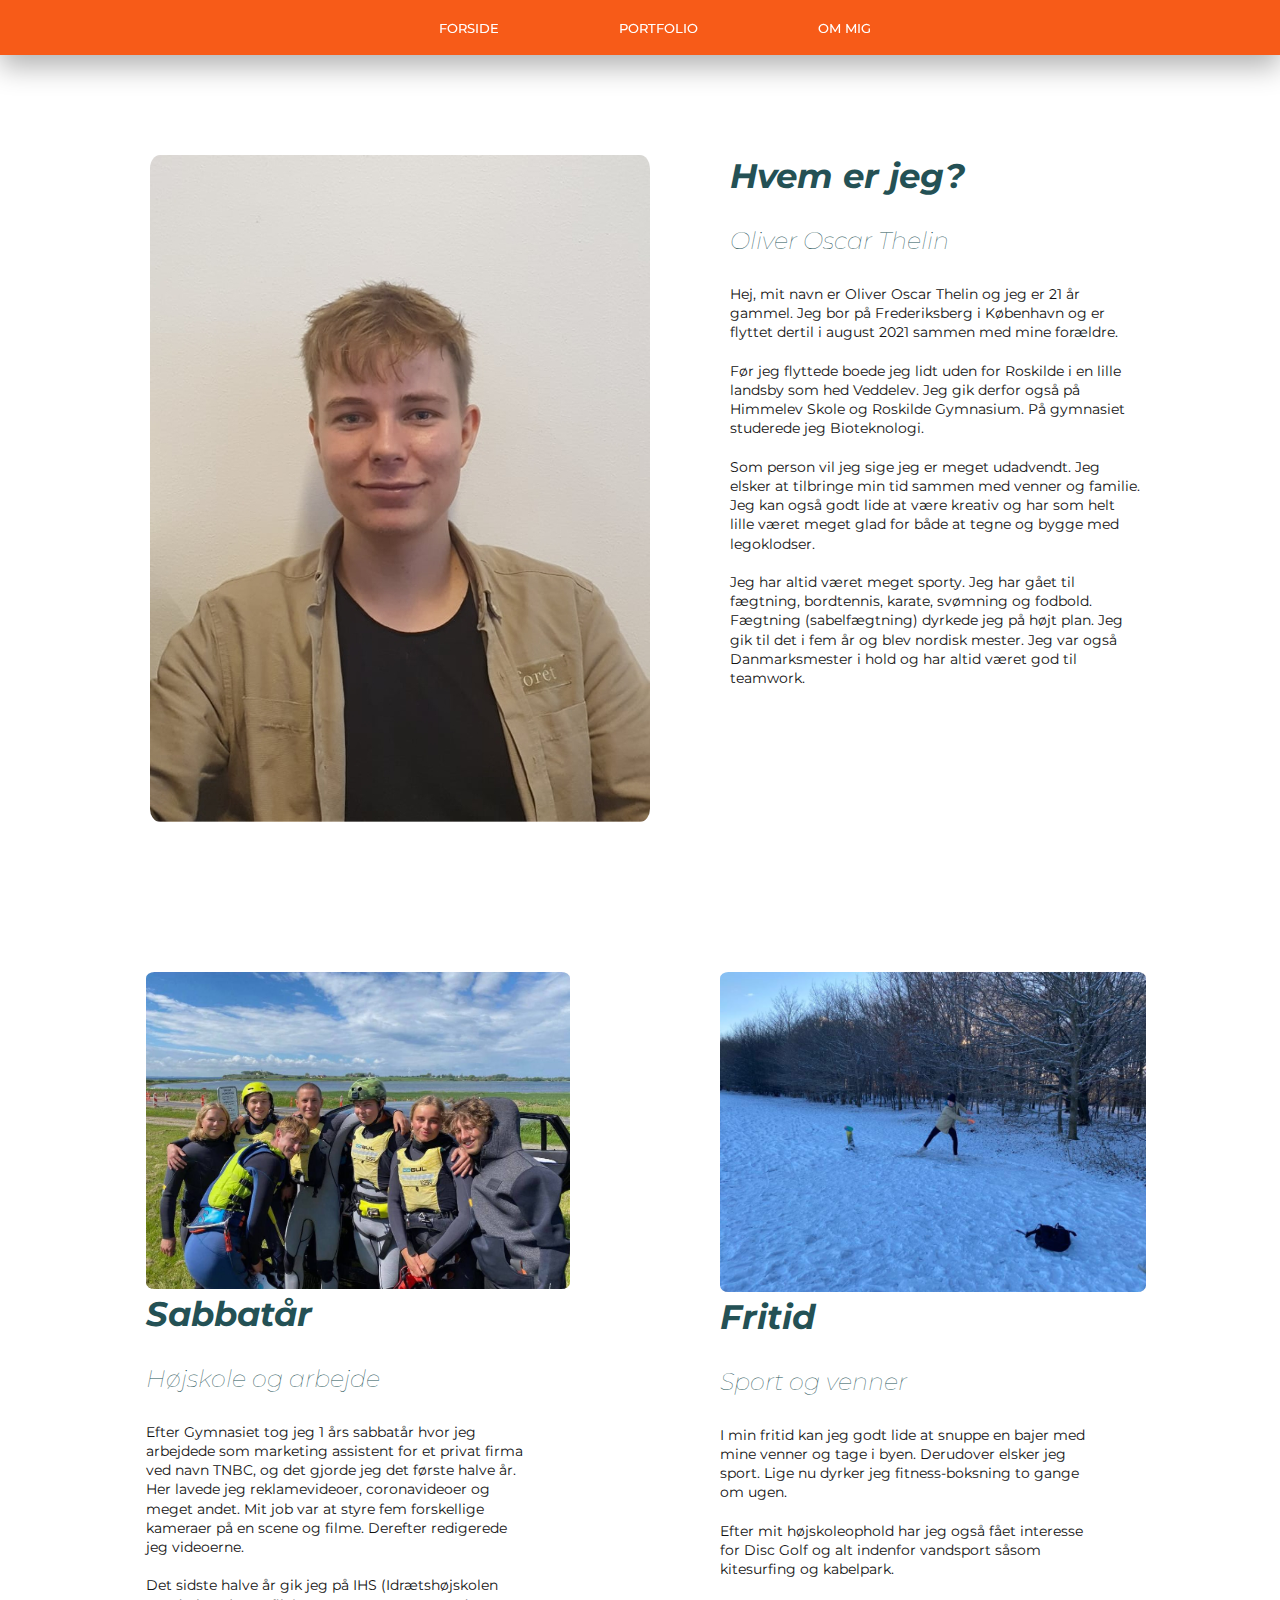
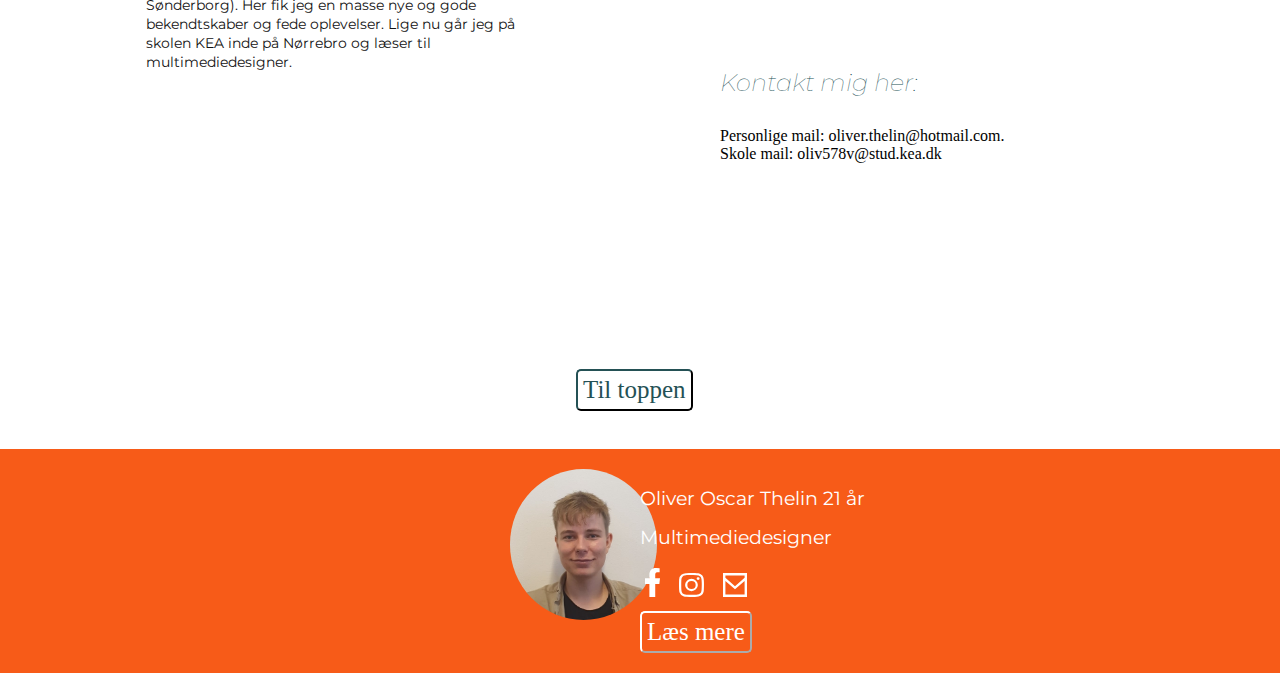
==== commit 4a4b5a57: "rettelser" ====
--- a/om_mig.html
+++ b/om_mig.html
@@ -149,7 +149,7 @@
           </div>
         </div>
         <button id="website3" onclick="window.location.href='om_mig.html';">
-          Læs mere her
+          Læs mere
         </button>
       </div>
     </footer>
--- a/style.css
+++ b/style.css
@@ -176,7 +176,7 @@
 }
 /*Overskrifter slut*/
 
-/* Knapper */
+/* per */
 #website1 {
   background-color: transparent;
   color: #f75b18;
@@ -387,11 +387,11 @@
 
 #website11 {
   background-color: transparent;
-  color: #245155;
-  font-family: "Monserrat, sans-serif";
-  font-weight: 500;
-  font-size: 25px;
-  border-color: #245155;
+  color: #f75b18;
+  font-family: "Monserrat, sans-serif";
+  font-weight: 500;
+  font-size: 25px;
+  border-color: #f75b18;
   border-radius: 5px;
   padding: 5px;
   margin-left: 36%;
@@ -399,12 +399,12 @@
   margin-top: 10px;
 }
 #website11:hover {
-  background-color: #245155;
+  background-color: #f75b18;
   color: #ffff;
   font-family: "Monserrat, sans-serif";
   font-weight: 500;
   font-size: 25px;
-  border-color: #245155;
+  border-color: #f75b18;
   border-radius: 5px;
   margin-left: 36%;
   margin-bottom: 3%;
@@ -439,22 +439,22 @@
 
 #website3 {
   background-color: transparent;
-  color: #245155;
-  font-family: "Monserrat, sans-serif";
-  font-weight: 500;
-  font-size: 25px;
-  border-color: #245155;
+  color: #ffff;
+  font-family: "Monserrat, sans-serif";
+  font-weight: 500;
+  font-size: 25px;
+  border-color: #ffff;
   border-radius: 5px;
   padding: 5px;
 }
 
 #website3:hover {
-  background-color: #245155;
-  color: #ffff;
-  font-family: "Monserrat, sans-serif";
-  font-weight: 500;
-  font-size: 25px;
-  border-color: #245155;
+  background-color: #ffff;
+  color: #f75b18;
+  font-family: "Monserrat, sans-serif";
+  font-weight: 500;
+  font-size: 25px;
+  border-color: #ffff;
   border-radius: 5px;
   padding: 5px;
 }
@@ -716,11 +716,11 @@
   }
   #website11 {
     background-color: transparent;
-    color: #245155;
+    color: #f75b18;
     font-family: "Monserrat, sans-serif";
     font-weight: 500;
     font-size: 25px;
-    border-color: #245155;
+    border-color: #f75b18;
     border-radius: 5px;
     padding: 5px;
     margin-left: 45%;
@@ -728,12 +728,12 @@
     margin-top: 10px;
   }
   #website11:hover {
-    background-color: #245155;
+    background-color: #f75b18;
     color: #ffff;
     font-family: "Monserrat, sans-serif";
     font-weight: 500;
     font-size: 25px;
-    border-color: #245155;
+    border-color: #f75b18;
     border-radius: 5px;
     margin-left: 45%;
     margin-bottom: 3%;
